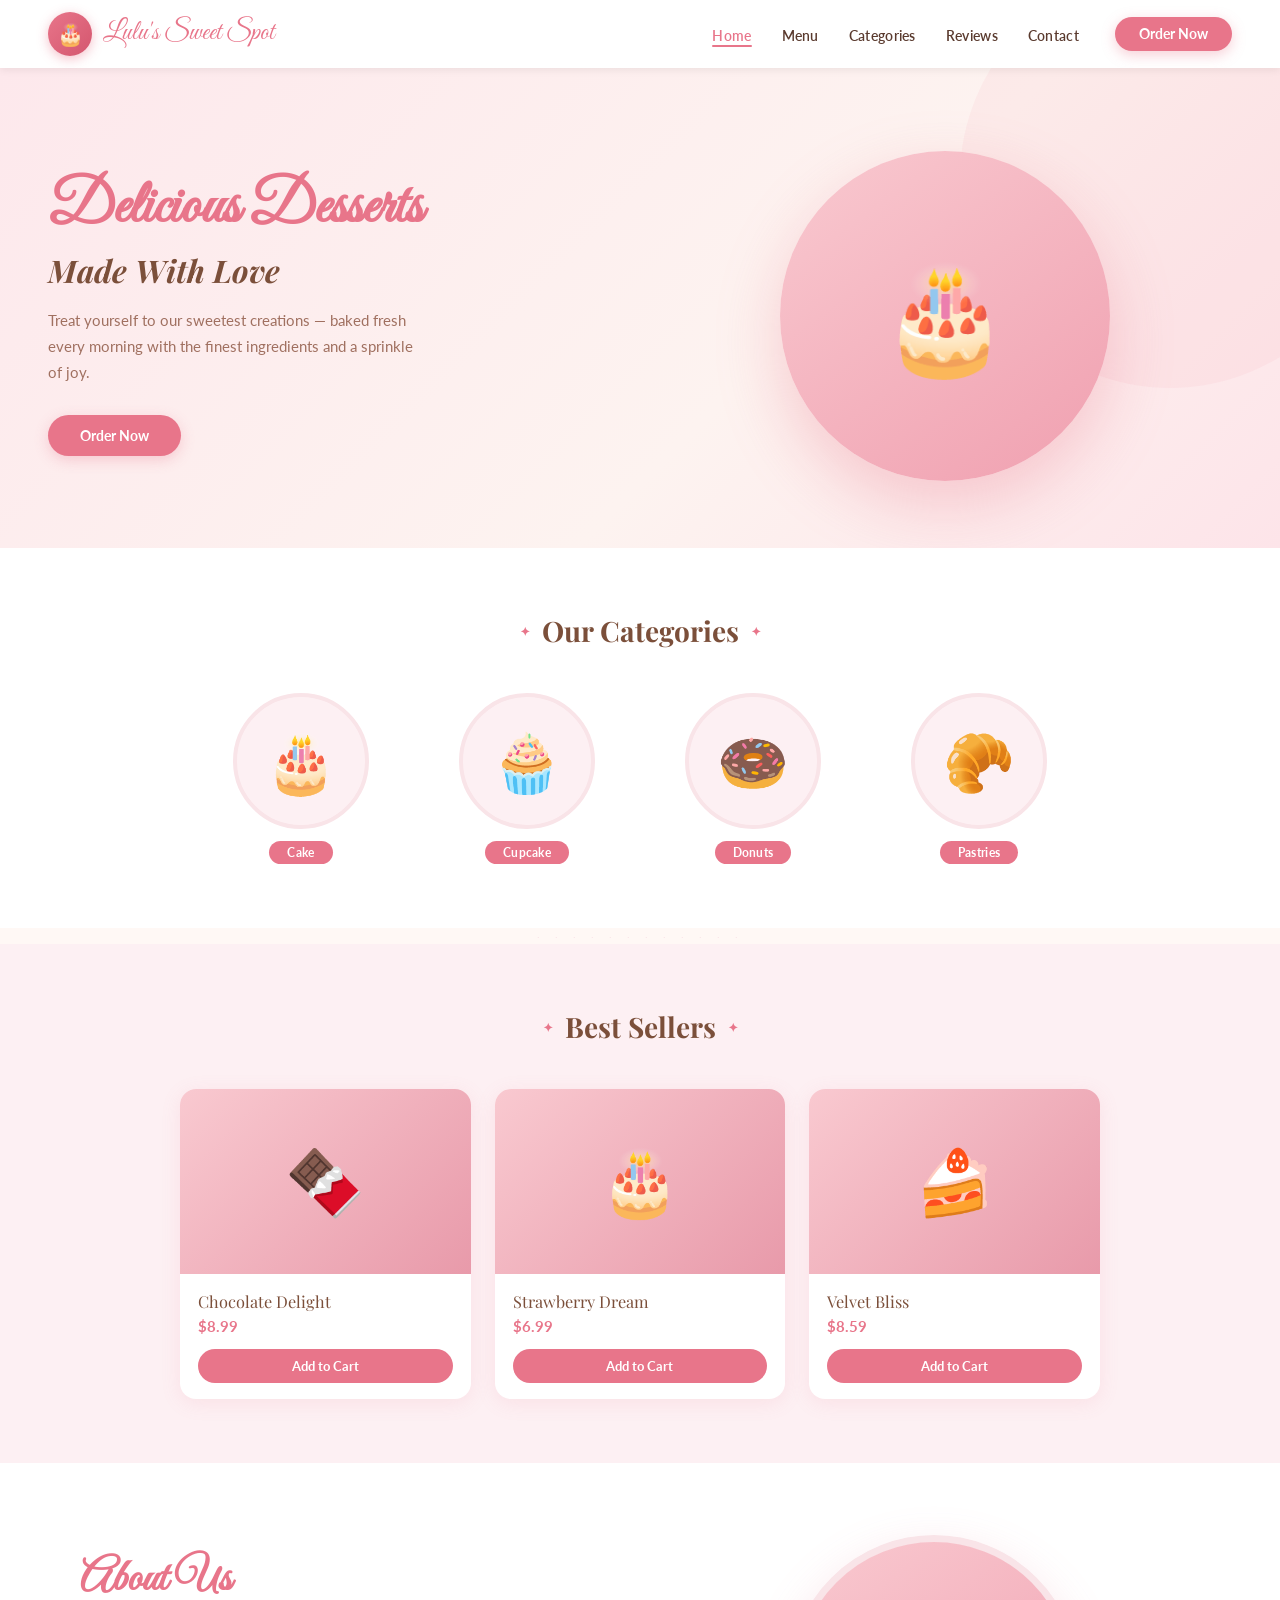
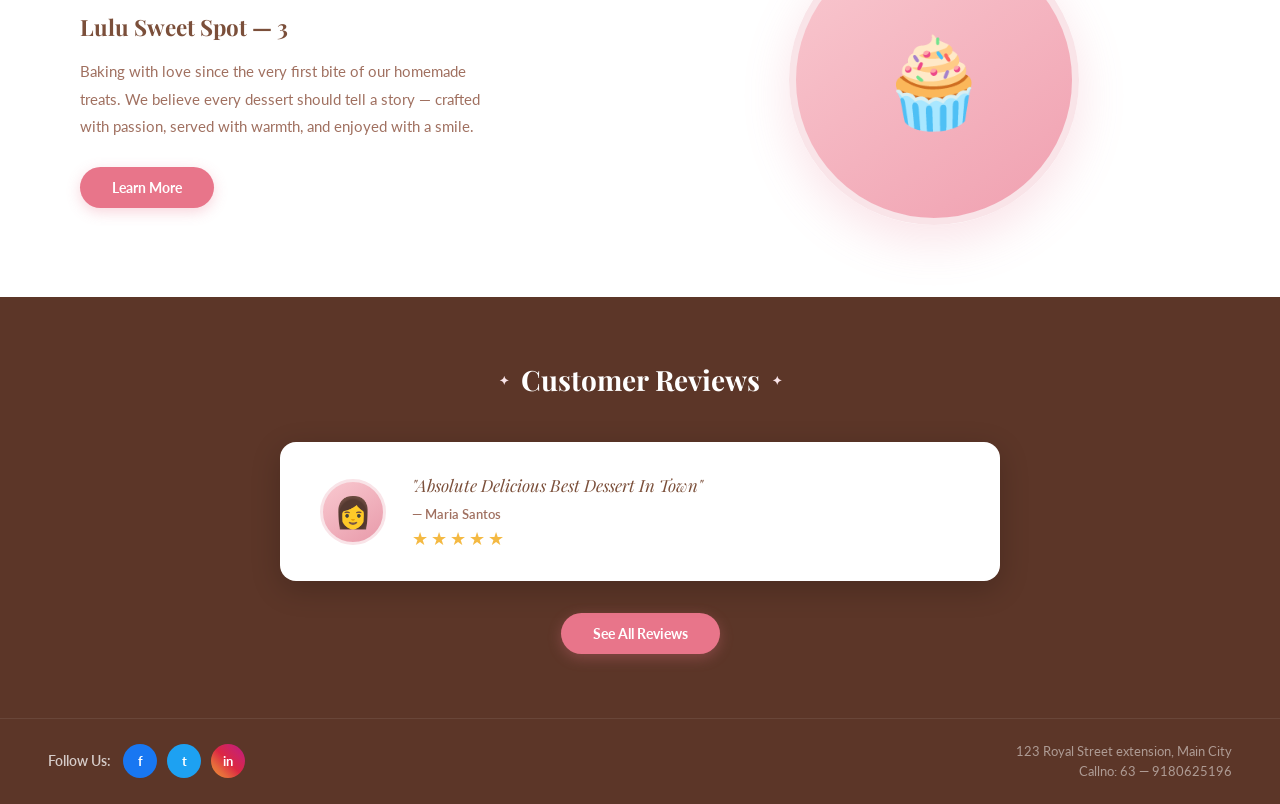
==== client/index.html @ 05c88ef3 "web project" ====
<!DOCTYPE html>
<html lang="en">
<head>
  <meta charset="UTF-8"/>
  <meta name="viewport" content="width=device-width, initial-scale=1.0"/>
  <title>Home — Lulu's Sweet Spot</title>
  <link rel="icon" href="data:image/svg+xml,<svg xmlns='http://www.w3.org/2000/svg' viewBox='0 0 100 100'><text y='.9em' font-size='90'>🎂</text></svg>"/>
  <link rel="stylesheet" href="styles/global.css"/>
  <link rel="stylesheet" href="styles/style.css"/>
</head>
<body>

<!-- ═══════════════ NAV ═══════════════ -->
<nav>
  <a class="nav-brand" href="index.html">
    <div class="nav-logo-icon">🎂</div>
    <span class="nav-logo-text">Lulu's Sweet Spot</span>
  </a>

  <button class="nav-toggle" aria-label="Toggle menu">
    <span></span><span></span><span></span>
  </button>

  <div class="nav-right">
    <ul class="nav-links">
      <li><a href="index.html">Home</a></li>
      <li><a href="pages/menu.html">Menu</a></li>
      <li><a href="pages/categories.html">Categories</a></li>
      <li><a href="pages/reviews.html">Reviews</a></li>
      <li><a href="pages/contact.html">Contact</a></li>
    </ul>
    <a class="btn-order" href="pages/menu.html">Order Now</a>
  </div>
</nav>

<!-- ═══════════════ HERO ═══════════════ -->
<section class="hero">
  <div class="hero-text reveal">
    <h1>Delicious Desserts</h1>
    <h2>Made With Love</h2>
    <p>Treat yourself to our sweetest creations — baked fresh every morning with the finest ingredients and a sprinkle of joy.</p>
    <a class="btn-primary" href="pages/menu.html">Order Now</a>
  </div>
  <div class="hero-img reveal" style="transition-delay:.15s">
    <div class="hero-cake">🎂</div>
  </div>
</section>

<!-- ═══════════════ CATEGORIES ═══════════════ -->
<section class="categories">
  <div class="section-title reveal"><h2>Our Categories</h2></div>
  <div class="categories-grid">
    <a class="cat-card reveal" href="pages/categories.html#cake">
      <div class="cat-img-wrap">🎂</div>
      <span class="cat-label">Cake</span>
    </a>
    <a class="cat-card reveal" href="pages/categories.html#cupcake" style="transition-delay:.1s">
      <div class="cat-img-wrap">🧁</div>
      <span class="cat-label">Cupcake</span>
    </a>
    <a class="cat-card reveal" href="pages/categories.html#donuts" style="transition-delay:.2s">
      <div class="cat-img-wrap">🍩</div>
      <span class="cat-label">Donuts</span>
    </a>
    <a class="cat-card reveal" href="pages/categories.html#pastries" style="transition-delay:.3s">
      <div class="cat-img-wrap">🥐</div>
      <span class="cat-label">Pastries</span>
    </a>
  </div>
</section>

<div class="dotted-divider">· · · · · · · · · · · ·</div>

<!-- ═══════════════ BEST SELLERS ═══════════════ -->
<section class="best-sellers">
  <div class="section-title reveal"><h2>Best Sellers</h2></div>
  <div class="products-grid">
    <div class="product-card reveal">
      <div class="product-img">🍫</div>
      <div class="product-info">
        <div class="product-name">Chocolate Delight</div>
        <div class="product-price">$8.99</div>
        <button class="btn-add">Add to Cart</button>
      </div>
    </div>
    <div class="product-card reveal" style="transition-delay:.12s">
      <div class="product-img">🎂</div>
      <div class="product-info">
        <div class="product-name">Strawberry Dream</div>
        <div class="product-price">$6.99</div>
        <button class="btn-add">Add to Cart</button>
      </div>
    </div>
    <div class="product-card reveal" style="transition-delay:.24s">
      <div class="product-img">🍰</div>
      <div class="product-info">
        <div class="product-name">Velvet Bliss</div>
        <div class="product-price">$8.59</div>
        <button class="btn-add">Add to Cart</button>
      </div>
    </div>
  </div>
</section>

<!-- ═══════════════ ABOUT ═══════════════ -->
<section class="about">
  <div class="about-text reveal">
    <h2>About Us</h2>
    <h3>Lulu Sweet Spot — 3</h3>
    <p>Baking with love since the very first bite of our homemade treats. We believe every dessert should tell a story — crafted with passion, served with warmth, and enjoyed with a smile.</p>
    <a class="btn-primary" href="pages/contact.html">Learn More</a>
  </div>
  <div class="about-img reveal" style="transition-delay:.15s">
    <div class="about-img-wrap">🧁</div>
  </div>
</section>

<!-- ═══════════════ REVIEWS SNIPPET ═══════════════ -->
<section class="reviews">
  <div class="section-title reveal"><h2>Customer Reviews</h2></div>
  <div class="review-card reveal">
    <div class="reviewer-avatar">👩</div>
    <div class="review-content">
      <blockquote>"Absolute Delicious Best Dessert In Town"</blockquote>
      <div class="reviewer-name">— Maria Santos</div>
      <div class="stars">★★★★★</div>
    </div>
  </div>
  <div style="text-align:center; margin-top:32px;">
    <a class="btn-primary" href="pages/reviews.html">See All Reviews</a>
  </div>
</section>

<!-- ═══════════════ FOOTER ═══════════════ -->
<footer>
  <div class="footer-left">
    <span class="follow-label">Follow Us:</span>
    <div class="social-links">
      <a class="social-btn fb" href="#" aria-label="Facebook">f</a>
      <a class="social-btn tw" href="#" aria-label="Twitter">t</a>
      <a class="social-btn ig" href="#" aria-label="Instagram">in</a>
    </div>
  </div>
  <div class="footer-address">
    123 Royal Street extension, Main City<br>
    Callno: 63 — 9180625196
  </div>
</footer>

<script src="scripts/script.js"></script>
</body>
</html>
---- client/styles/global.css ----
/* ============================================================
   global.css
   Design tokens · Reset · Nav · Footer · Shared utilities
   Lulu's Sweet Spot
   ============================================================ */

@import url('https://fonts.googleapis.com/css2?family=Great+Vibes&family=Playfair+Display:ital,wght@0,400;0,600;0,700;1,400&family=Lato:wght@300;400;600;700&display=swap');

/* ── DESIGN TOKENS ── */
:root {
  --pink:        #e8758a;
  --pink-light:  #f9e4e8;
  --pink-pale:   #fdf0f3;
  --pink-deep:   #d4566e;
  --brown:       #7b4f3a;
  --brown-dark:  #5c3628;
  --cream:       #fff8f5;
  --white:       #ffffff;
  --text:        #5a3a2e;
  --muted:       #a07060;
  --star:        #f4b942;

  --font-script: 'Great Vibes', cursive;
  --font-serif:  'Playfair Display', serif;
  --font-body:   'Lato', sans-serif;

  --radius-sm:   8px;
  --radius-md:   16px;
  --radius-lg:   30px;
  --radius-full: 50%;

  --shadow-sm:   0 2px 8px rgba(0,0,0,.07);
  --shadow-md:   0 4px 20px rgba(232,117,138,.12);
  --shadow-lg:   0 12px 36px rgba(232,117,138,.22);
  --shadow-dark: 0 8px 30px rgba(0,0,0,.2);

  --nav-h: 68px;
}

/* ── RESET ── */
*, *::before, *::after { box-sizing: border-box; margin: 0; padding: 0; }
html { scroll-behavior: smooth; }
body {
  font-family: var(--font-body);
  background: var(--cream);
  color: var(--text);
  overflow-x: hidden;
  -webkit-font-smoothing: antialiased;
}
img  { display: block; max-width: 100%; }
a    { text-decoration: none; color: inherit; }
ul   { list-style: none; }
button { font-family: var(--font-body); cursor: pointer; border: none; }

/* ── NAV ── */
nav {
  background: var(--white);
  display: flex;
  align-items: center;
  justify-content: space-between;
  padding: 0 48px;
  height: var(--nav-h);
  box-shadow: var(--shadow-sm);
  position: sticky;
  top: 0;
  z-index: 200;
}

.nav-brand {
  display: flex;
  align-items: center;
  gap: 11px;
  flex-shrink: 0;
}

.nav-logo-icon {
  width: 44px; height: 44px;
  border-radius: var(--radius-full);
  background: linear-gradient(135deg, var(--pink) 0%, var(--pink-deep) 100%);
  display: flex; align-items: center; justify-content: center;
  font-size: 1.35rem;
  box-shadow: 0 3px 12px rgba(232,117,138,.45);
  flex-shrink: 0;
  transition: transform .25s;
}
.nav-brand:hover .nav-logo-icon { transform: rotate(-8deg) scale(1.08); }

.nav-logo-text {
  font-family: var(--font-script);
  font-size: 1.7rem;
  color: var(--pink);
  line-height: 1;
  white-space: nowrap;
}

.nav-right {
  display: flex;
  align-items: center;
  gap: 36px;
}

.nav-links {
  display: flex;
  align-items: center;
  gap: 30px;
}

.nav-links a {
  font-size: .875rem;
  font-weight: 600;
  color: var(--text);
  letter-spacing: .3px;
  position: relative;
  padding-bottom: 3px;
  transition: color .2s;
}
.nav-links a::after {
  content: '';
  position: absolute;
  left: 0; bottom: 0;
  width: 0; height: 2px;
  background: var(--pink);
  border-radius: 2px;
  transition: width .25s ease;
}
.nav-links a:hover,
.nav-links a.active            { color: var(--pink); }
.nav-links a:hover::after,
.nav-links a.active::after     { width: 100%; }

.btn-order {
  background: var(--pink);
  color: var(--white);
  padding: 9px 24px;
  border-radius: var(--radius-lg);
  font-size: .85rem;
  font-weight: 700;
  transition: background .2s, transform .2s, box-shadow .2s;
  box-shadow: 0 4px 14px rgba(232,117,138,.35);
  white-space: nowrap;
}
.btn-order:hover {
  background: var(--pink-deep);
  transform: translateY(-1px);
  box-shadow: 0 6px 20px rgba(232,117,138,.5);
}

/* Hamburger */
.nav-toggle {
  display: none;
  flex-direction: column;
  gap: 5px;
  background: none;
  padding: 4px;
}
.nav-toggle span {
  display: block;
  width: 24px; height: 2px;
  background: var(--text);
  border-radius: 2px;
  transition: transform .3s, opacity .3s;
}
.nav-toggle.open span:nth-child(1) { transform: translateY(7px) rotate(45deg); }
.nav-toggle.open span:nth-child(2) { opacity: 0; }
.nav-toggle.open span:nth-child(3) { transform: translateY(-7px) rotate(-45deg); }

/* ── FOOTER ── */
footer {
  background: var(--brown-dark);
  border-top: 1px solid rgba(255,255,255,.08);
  padding: 22px 48px;
  display: flex;
  align-items: center;
  justify-content: space-between;
  gap: 20px;
  flex-wrap: wrap;
}
.footer-left { display: flex; align-items: center; gap: 12px; }
.follow-label { font-size: .85rem; color: rgba(255,255,255,.75); font-weight: 600; }
.social-links { display: flex; gap: 10px; }
.social-btn {
  width: 34px; height: 34px;
  border-radius: var(--radius-full);
  display: flex; align-items: center; justify-content: center;
  color: var(--white);
  font-size: .8rem; font-weight: 700;
  transition: transform .2s, opacity .2s;
}
.social-btn:hover           { transform: scale(1.12); opacity: .88; }
.social-btn.fb              { background: #1877f2; }
.social-btn.tw              { background: #1da1f2; }
.social-btn.ig              { background: linear-gradient(45deg,#f09433,#e6683c,#dc2743,#cc2366,#bc1888); }
.footer-address {
  font-size: .8rem;
  color: rgba(255,255,255,.5);
  text-align: right;
  line-height: 1.6;
}

/* ── SHARED COMPONENTS ── */
section { padding: 64px 48px; }

.section-title          { text-align: center; margin-bottom: 44px; }
.section-title h2 {
  font-family: var(--font-serif);
  font-size: 1.75rem;
  color: var(--brown);
  display: inline-flex;
  align-items: center;
  gap: 12px;
}
.section-title h2::before,
.section-title h2::after { content: '✦'; color: var(--pink); font-size: .75rem; }
.section-title p        { color: var(--muted); margin-top: 8px; font-size: .9rem; }

.btn-primary {
  display: inline-block;
  background: var(--pink);
  color: var(--white);
  padding: 12px 32px;
  border-radius: var(--radius-lg);
  font-size: .9rem; font-weight: 700;
  transition: background .2s, transform .2s, box-shadow .2s;
  box-shadow: 0 4px 14px rgba(232,117,138,.3);
}
.btn-primary:hover {
  background: var(--pink-deep);
  transform: translateY(-2px);
  box-shadow: 0 6px 20px rgba(232,117,138,.4);
}

.dotted-divider {
  text-align: center;
  color: var(--pink-light);
  letter-spacing: 6px;
  font-size: .65rem;
  padding: 2px 0;
}

/* Page top banner */
.page-banner {
  background: linear-gradient(135deg, #fde8ec 0%, #fdf3f0 60%, #fde4e9 100%);
  text-align: center;
  padding: 60px 48px 50px;
  position: relative;
  overflow: hidden;
}
.page-banner::before {
  content: ''; position: absolute;
  width: 320px; height: 320px;
  border-radius: var(--radius-full);
  background: rgba(232,117,138,.07);
  top: -80px; right: -60px;
}
.page-banner::after {
  content: ''; position: absolute;
  width: 200px; height: 200px;
  border-radius: var(--radius-full);
  background: rgba(232,117,138,.05);
  bottom: -60px; left: -40px;
}
.page-banner h1 {
  font-family: var(--font-script);
  font-size: 3rem; color: var(--pink);
  position: relative; z-index: 1;
}
.page-banner p {
  font-family: var(--font-serif);
  font-style: italic; color: var(--muted);
  font-size: 1rem; margin-top: 6px;
  position: relative; z-index: 1;
}

/* Scroll reveal */
.reveal         { opacity: 0; transform: translateY(22px); transition: opacity .6s ease, transform .6s ease; }
.reveal.visible { opacity: 1; transform: translateY(0); }

/* ── RESPONSIVE ── */
@media (max-width: 860px) {
  nav { padding: 0 24px; }
  .nav-links { gap: 18px; }
  .nav-right { gap: 20px; }
}

@media (max-width: 650px) {
  nav { padding: 0 20px; flex-wrap: wrap; height: auto; }
  .nav-brand { padding: 13px 0; }
  .nav-toggle { display: flex; }
  .nav-right {
    display: none; flex-direction: column;
    align-items: flex-start; gap: 0;
    width: 100%; padding: 10px 0 16px;
    border-top: 1px solid var(--pink-light);
  }
  .nav-right.open { display: flex; }
  .nav-links { flex-direction: column; align-items: flex-start; gap: 0; width: 100%; }
  .nav-links a { display: block; padding: 11px 0; border-bottom: 1px solid var(--pink-pale); width: 100%; }
  .nav-links a::after { display: none; }
  .btn-order { margin-top: 14px; }
  section { padding: 48px 20px; }
  footer { flex-direction: column; text-align: center; padding: 24px 20px; }
  .footer-address { text-align: center; }
  .page-banner { padding: 48px 24px 40px; }
  .page-banner h1 { font-size: 2.4rem; }
}
---- client/styles/style.css ----
/* ============================================================
   style.css
   Section & component styles for all pages
   Lulu's Sweet Spot
   ============================================================ */

/* ══════════════════════════════════════
   HOME — HERO
══════════════════════════════════════ */
.hero {
  background: linear-gradient(135deg, #fde8ec 0%, #fdf3f0 60%, #fde4e9 100%);
  display: grid;
  grid-template-columns: 1fr 1fr;
  align-items: center;
  min-height: 480px;
  padding: 64px 48px 48px;
  gap: 36px;
  position: relative;
  overflow: hidden;
}
.hero::before {
  content: ''; position: absolute;
  width: 420px; height: 420px;
  border-radius: var(--radius-full);
  background: rgba(232,117,138,.07);
  top: -100px; right: -100px;
}
.hero-text            { position: relative; z-index: 1; }
.hero-text h1 {
  font-family: var(--font-script);
  font-size: 3.8rem; color: var(--pink);
  line-height: 1.08; margin-bottom: 8px;
}
.hero-text h2 {
  font-family: var(--font-serif);
  font-size: 1.95rem; color: var(--brown);
  font-style: italic; margin-bottom: 16px;
}
.hero-text p {
  font-size: .93rem; color: var(--muted);
  line-height: 1.75; max-width: 370px; margin-bottom: 30px;
}
.hero-img             { display: flex; justify-content: center; align-items: center; }
.hero-cake {
  width: 330px; height: 330px;
  border-radius: var(--radius-full);
  background: linear-gradient(145deg, #f9c9d0, #f0a0b0);
  display: flex; align-items: center; justify-content: center;
  font-size: 6.5rem;
  box-shadow: 0 24px 64px rgba(232,117,138,.32);
}

/* ══════════════════════════════════════
   HOME — CATEGORIES
══════════════════════════════════════ */
.categories           { background: var(--white); }
.categories-grid {
  display: grid;
  grid-template-columns: repeat(4, 1fr);
  gap: 24px;
  max-width: 880px;
  margin: 0 auto;
}
.cat-card {
  display: flex; flex-direction: column;
  align-items: center; gap: 12px; cursor: pointer;
}
.cat-img-wrap {
  width: 136px; height: 136px;
  border-radius: var(--radius-full);
  border: 4px solid var(--pink-light);
  background: var(--pink-pale);
  display: flex; align-items: center; justify-content: center;
  font-size: 3.6rem;
  transition: border-color .2s, transform .2s, box-shadow .2s;
}
.cat-card:hover .cat-img-wrap {
  border-color: var(--pink);
  transform: translateY(-5px);
  box-shadow: var(--shadow-md);
}
.cat-img-wrap img     { width: 100%; height: 100%; object-fit: cover; }
.cat-label {
  background: var(--pink); color: var(--white);
  font-size: .78rem; font-weight: 700;
  padding: 4px 18px; border-radius: 20px; letter-spacing: .3px;
}

/* ══════════════════════════════════════
   SHARED — PRODUCT CARDS
══════════════════════════════════════ */
.best-sellers         { background: var(--pink-pale); }

.products-grid {
  display: grid;
  grid-template-columns: repeat(3, 1fr);
  gap: 24px;
  max-width: 920px;
  margin: 0 auto;
}
.product-card {
  background: var(--white);
  border-radius: var(--radius-md);
  overflow: hidden;
  box-shadow: var(--shadow-md);
  transition: transform .25s, box-shadow .25s;
}
.product-card:hover {
  transform: translateY(-7px);
  box-shadow: var(--shadow-lg);
}
.product-img {
  width: 100%; height: 185px;
  background: linear-gradient(135deg, #f9c9d0, #e89aaa);
  display: flex; align-items: center; justify-content: center;
  font-size: 4rem;
}
.product-img img      { width: 100%; height: 100%; object-fit: cover; }
.product-info         { padding: 16px 18px; }
.product-name {
  font-family: var(--font-serif);
  font-size: 1.02rem; color: var(--brown); margin-bottom: 5px;
}
.product-price {
  color: var(--pink); font-weight: 700;
  font-size: .95rem; margin-bottom: 14px;
}
.btn-add {
  display: block; width: 100%;
  text-align: center;
  background: var(--pink); color: var(--white);
  padding: 9px 0; border-radius: 20px;
  font-size: .82rem; font-weight: 700;
  transition: background .2s, transform .1s;
}
.btn-add:hover  { background: var(--pink-deep); }
.btn-add:active { transform: scale(.97); }

/* ══════════════════════════════════════
   HOME — ABOUT
══════════════════════════════════════ */
.about {
  background: var(--white);
  display: grid;
  grid-template-columns: 1fr 1fr;
  align-items: center;
  gap: 56px; padding: 72px 80px;
}
.about-text h2 {
  font-family: var(--font-script);
  font-size: 2.8rem; color: var(--pink); margin-bottom: 4px;
}
.about-text h3 {
  font-family: var(--font-serif);
  font-size: 1.4rem; color: var(--brown); margin-bottom: 16px;
}
.about-text p {
  font-size: .93rem; color: var(--muted);
  line-height: 1.85; margin-bottom: 26px; max-width: 400px;
}
.about-img            { display: flex; justify-content: center; }
.about-img-wrap {
  width: 290px; height: 290px;
  border-radius: var(--radius-full);
  border: 7px solid var(--pink-light);
  background: linear-gradient(145deg, #f9c9d0, #f0a0b0);
  display: flex; align-items: center; justify-content: center;
  font-size: 5.5rem;
  box-shadow: 0 16px 48px rgba(232,117,138,.2);
}
.about-img-wrap img   { width: 100%; height: 100%; object-fit: cover; border-radius: var(--radius-full); }

/* ══════════════════════════════════════
   HOME — REVIEWS SNIPPET
══════════════════════════════════════ */
.reviews              { background: var(--brown-dark); padding: 64px 48px; }
.reviews .section-title h2                        { color: var(--white); }
.reviews .section-title h2::before,
.reviews .section-title h2::after                 { color: var(--pink-light); }

.review-card {
  max-width: 720px; margin: 0 auto;
  background: var(--white); border-radius: var(--radius-md);
  padding: 32px 40px;
  display: flex; align-items: center; gap: 26px;
  box-shadow: var(--shadow-dark);
}
.reviewer-avatar {
  width: 66px; height: 66px;
  border-radius: var(--radius-full); flex-shrink: 0;
  border: 3px solid var(--pink-light);
  background: linear-gradient(145deg, #f9c9d0, #e89aaa);
  display: flex; align-items: center; justify-content: center;
  font-size: 1.9rem;
}
.reviewer-avatar img  { width: 100%; height: 100%; object-fit: cover; border-radius: var(--radius-full); }
.review-content blockquote {
  font-family: var(--font-serif); font-style: italic;
  font-size: 1.05rem; color: var(--brown); margin-bottom: 10px;
}
.reviewer-name        { font-size: .82rem; font-weight: 600; color: var(--muted); margin-bottom: 6px; }
.stars                { color: var(--star); font-size: 1.1rem; letter-spacing: 3px; }

/* ══════════════════════════════════════
   MENU PAGE
══════════════════════════════════════ */
.menu-filters {
  display: flex; justify-content: center;
  gap: 12px; flex-wrap: wrap; margin-bottom: 44px;
}
.filter-btn {
  padding: 8px 22px;
  border-radius: var(--radius-lg);
  border: 2px solid var(--pink-light);
  background: var(--white); color: var(--text);
  font-size: .85rem; font-weight: 600;
  cursor: pointer; transition: all .2s;
}
.filter-btn:hover,
.filter-btn.active    { background: var(--pink); border-color: var(--pink); color: var(--white); }

.menu-section         { background: var(--pink-pale); }
.menu-grid {
  display: grid;
  grid-template-columns: repeat(3, 1fr);
  gap: 24px; max-width: 960px; margin: 0 auto;
}
.menu-badge {
  display: inline-block;
  background: var(--pink-light); color: var(--pink-deep);
  font-size: .72rem; font-weight: 700;
  padding: 3px 10px; border-radius: 12px;
  margin-bottom: 6px; letter-spacing: .4px;
}

/* ══════════════════════════════════════
   CATEGORIES PAGE
══════════════════════════════════════ */
.cat-page             { background: var(--white); }
.cat-block {
  max-width: 960px; margin: 0 auto 64px;
  scroll-margin-top: 90px;
}
.cat-block:last-child { margin-bottom: 0; }
.cat-block-header     { display: flex; align-items: center; gap: 16px; margin-bottom: 28px; }
.cat-block-icon {
  width: 56px; height: 56px;
  border-radius: var(--radius-full);
  background: var(--pink-pale); border: 3px solid var(--pink-light);
  display: flex; align-items: center; justify-content: center;
  font-size: 1.9rem; flex-shrink: 0;
}
.cat-block-header h2  { font-family: var(--font-serif); font-size: 1.55rem; color: var(--brown); }
.cat-block-header p   { color: var(--muted); font-size: .9rem; margin-top: 3px; }
.cat-divider {
  border: none; border-top: 2px dashed var(--pink-light);
  margin: 56px auto; max-width: 960px;
}
.cat-grid {
  display: grid;
  grid-template-columns: repeat(3, 1fr);
  gap: 22px;
}

/* ══════════════════════════════════════
   REVIEWS PAGE
══════════════════════════════════════ */
.reviews-page         { background: var(--pink-pale); }
.reviews-grid {
  display: grid;
  grid-template-columns: repeat(2, 1fr);
  gap: 24px; max-width: 900px; margin: 0 auto 52px;
}
.review-card-full {
  background: var(--white); border-radius: var(--radius-md);
  padding: 28px 30px; box-shadow: var(--shadow-md);
  display: flex; flex-direction: column; gap: 14px;
  transition: transform .25s, box-shadow .25s;
}
.review-card-full:hover { transform: translateY(-5px); box-shadow: var(--shadow-lg); }
.review-top           { display: flex; align-items: center; gap: 14px; }
.reviewer-info strong { display: block; font-size: .92rem; color: var(--brown); font-weight: 700; }
.reviewer-info span   { font-size: .78rem; color: var(--muted); }
.review-text {
  font-family: var(--font-serif); font-style: italic;
  font-size: .98rem; color: var(--text); line-height: 1.7;
}
.review-product-tag {
  display: inline-block;
  background: var(--pink-light); color: var(--pink-deep);
  font-size: .75rem; font-weight: 700;
  padding: 3px 12px; border-radius: 12px; align-self: flex-start;
}

/* Write review form */
.write-review         { background: var(--white); }
.review-form-wrap {
  max-width: 640px; margin: 0 auto;
  background: var(--pink-pale); border-radius: var(--radius-md);
  padding: 40px 44px; box-shadow: var(--shadow-md);
}
.review-form-wrap h3  { font-family: var(--font-serif); font-size: 1.3rem; color: var(--brown); margin-bottom: 24px; text-align: center; }

/* ══════════════════════════════════════
   CONTACT PAGE
══════════════════════════════════════ */
.contact-section      { background: var(--white); }
.contact-wrap {
  max-width: 1000px; margin: 0 auto;
  display: grid; grid-template-columns: 1fr 1.2fr;
  gap: 56px; align-items: flex-start;
}
.contact-info h2      { font-family: var(--font-script); font-size: 2.4rem; color: var(--pink); margin-bottom: 6px; }
.contact-info p       { color: var(--muted); font-size: .93rem; line-height: 1.75; margin-bottom: 32px; }
.info-card            { display: flex; align-items: flex-start; gap: 14px; margin-bottom: 22px; }
.info-icon {
  width: 46px; height: 46px;
  border-radius: var(--radius-full);
  background: var(--pink-pale); border: 2px solid var(--pink-light);
  display: flex; align-items: center; justify-content: center;
  font-size: 1.25rem; flex-shrink: 0;
}
.info-card strong     { display: block; font-size: .88rem; color: var(--brown); font-weight: 700; margin-bottom: 2px; }
.info-card span       { font-size: .85rem; color: var(--muted); line-height: 1.55; }
.contact-form-box {
  background: var(--pink-pale); border-radius: var(--radius-md);
  padding: 40px 44px; box-shadow: var(--shadow-md);
}
.contact-form-box h3  { font-family: var(--font-serif); font-size: 1.3rem; color: var(--brown); margin-bottom: 24px; }
.form-row             { display: grid; grid-template-columns: 1fr 1fr; gap: 14px; }

/* Map */
.map-section          { background: var(--pink-pale); }
.map-placeholder {
  max-width: 860px; margin: 0 auto;
  height: 300px; border-radius: var(--radius-md);
  background: linear-gradient(135deg, #f9e4e8, #fde8ec);
  display: flex; flex-direction: column; align-items: center; justify-content: center;
  border: 2px dashed var(--pink-light); color: var(--muted); gap: 10px;
}
.map-placeholder span { font-size: 3rem; }
.map-placeholder p    { font-family: var(--font-serif); font-style: italic; font-size: 1rem; }

/* Hours */
.hours-section        { background: var(--white); }
.hours-table          { max-width: 520px; margin: 0 auto; border-radius: var(--radius-md); overflow: hidden; box-shadow: var(--shadow-md); }
.hours-row {
  display: flex; justify-content: space-between; align-items: center;
  padding: 14px 24px; border-bottom: 1px solid var(--pink-light);
}
.hours-row:last-child           { border-bottom: none; }
.hours-row:nth-child(odd)       { background: var(--pink-pale); }
.hours-row:nth-child(even)      { background: var(--white); }
.hours-day            { font-weight: 600; color: var(--brown); font-size: .9rem; }
.hours-time           { font-size: .88rem; color: var(--muted); }
.hours-badge          { font-size: .72rem; font-weight: 700; padding: 2px 10px; border-radius: 12px; letter-spacing: .4px; }
.badge-open           { background: #e6f9f0; color: #1a8c5b; }
.badge-closed         { background: var(--pink-light); color: var(--pink-deep); }

/* ══════════════════════════════════════
   SHARED FORM STYLES
══════════════════════════════════════ */
.form-group           { margin-bottom: 18px; }
.form-group label     { display: block; font-size: .84rem; font-weight: 600; color: var(--text); margin-bottom: 6px; }
.form-group input,
.form-group textarea,
.form-group select {
  width: 100%; padding: 10px 14px;
  border: 2px solid var(--pink-light);
  border-radius: var(--radius-sm);
  font-family: var(--font-body); font-size: .9rem; color: var(--text);
  background: var(--white); outline: none;
  transition: border-color .2s, box-shadow .2s;
}
.form-group input:focus,
.form-group textarea:focus,
.form-group select:focus  { border-color: var(--pink); box-shadow: 0 0 0 3px rgba(232,117,138,.12); }
.form-group textarea      { resize: vertical; min-height: 105px; }

/* Star picker */
.star-pick            { display: flex; gap: 6px; flex-direction: row-reverse; justify-content: flex-end; }
.star-pick input      { display: none; }
.star-pick label      { font-size: 1.6rem; color: #ddd; cursor: pointer; margin: 0; transition: color .15s; }
.star-pick input:checked ~ label,
.star-pick label:hover,
.star-pick label:hover ~ label { color: var(--star); }

.btn-submit {
  width: 100%; padding: 13px;
  background: var(--pink); color: var(--white);
  border-radius: var(--radius-lg);
  font-size: .95rem; font-weight: 700;
  transition: background .2s, transform .15s, box-shadow .2s;
  box-shadow: 0 4px 14px rgba(232,117,138,.3);
}
.btn-submit:hover     { background: var(--pink-deep); transform: translateY(-2px); box-shadow: 0 6px 20px rgba(232,117,138,.4); }

/* ══════════════════════════════════════
   RESPONSIVE
══════════════════════════════════════ */
@media (max-width: 900px) {
  .hero                 { grid-template-columns: 1fr; text-align: center; padding: 52px 24px 36px; }
  .hero-text p          { margin: 0 auto 26px; }
  .hero-cake            { width: 250px; height: 250px; font-size: 5rem; }
  .categories-grid      { grid-template-columns: repeat(2,1fr); }
  .products-grid        { grid-template-columns: repeat(2,1fr); }
  .about                { grid-template-columns: 1fr; text-align: center; padding: 52px 24px; gap: 32px; }
  .about-text p         { margin: 0 auto 26px; }
  .about-img            { order: -1; }
  .menu-grid            { grid-template-columns: repeat(2,1fr); }
  .cat-grid             { grid-template-columns: repeat(2,1fr); }
  .contact-wrap         { grid-template-columns: 1fr; gap: 36px; }
  .contact-form-box     { padding: 28px 22px; }
}

@media (max-width: 700px) {
  .reviews-grid         { grid-template-columns: 1fr; }
  .review-card          { flex-direction: column; text-align: center; padding: 26px 20px; }
  .review-form-wrap     { padding: 28px 22px; }
}

@media (max-width: 600px) {
  .hero-text h1         { font-size: 2.9rem; }
  .categories-grid      { gap: 16px; }
  .products-grid        { grid-template-columns: 1fr; }
  .menu-grid            { grid-template-columns: 1fr; }
  .cat-grid             { grid-template-columns: 1fr; }
  .form-row             { grid-template-columns: 1fr; }
}
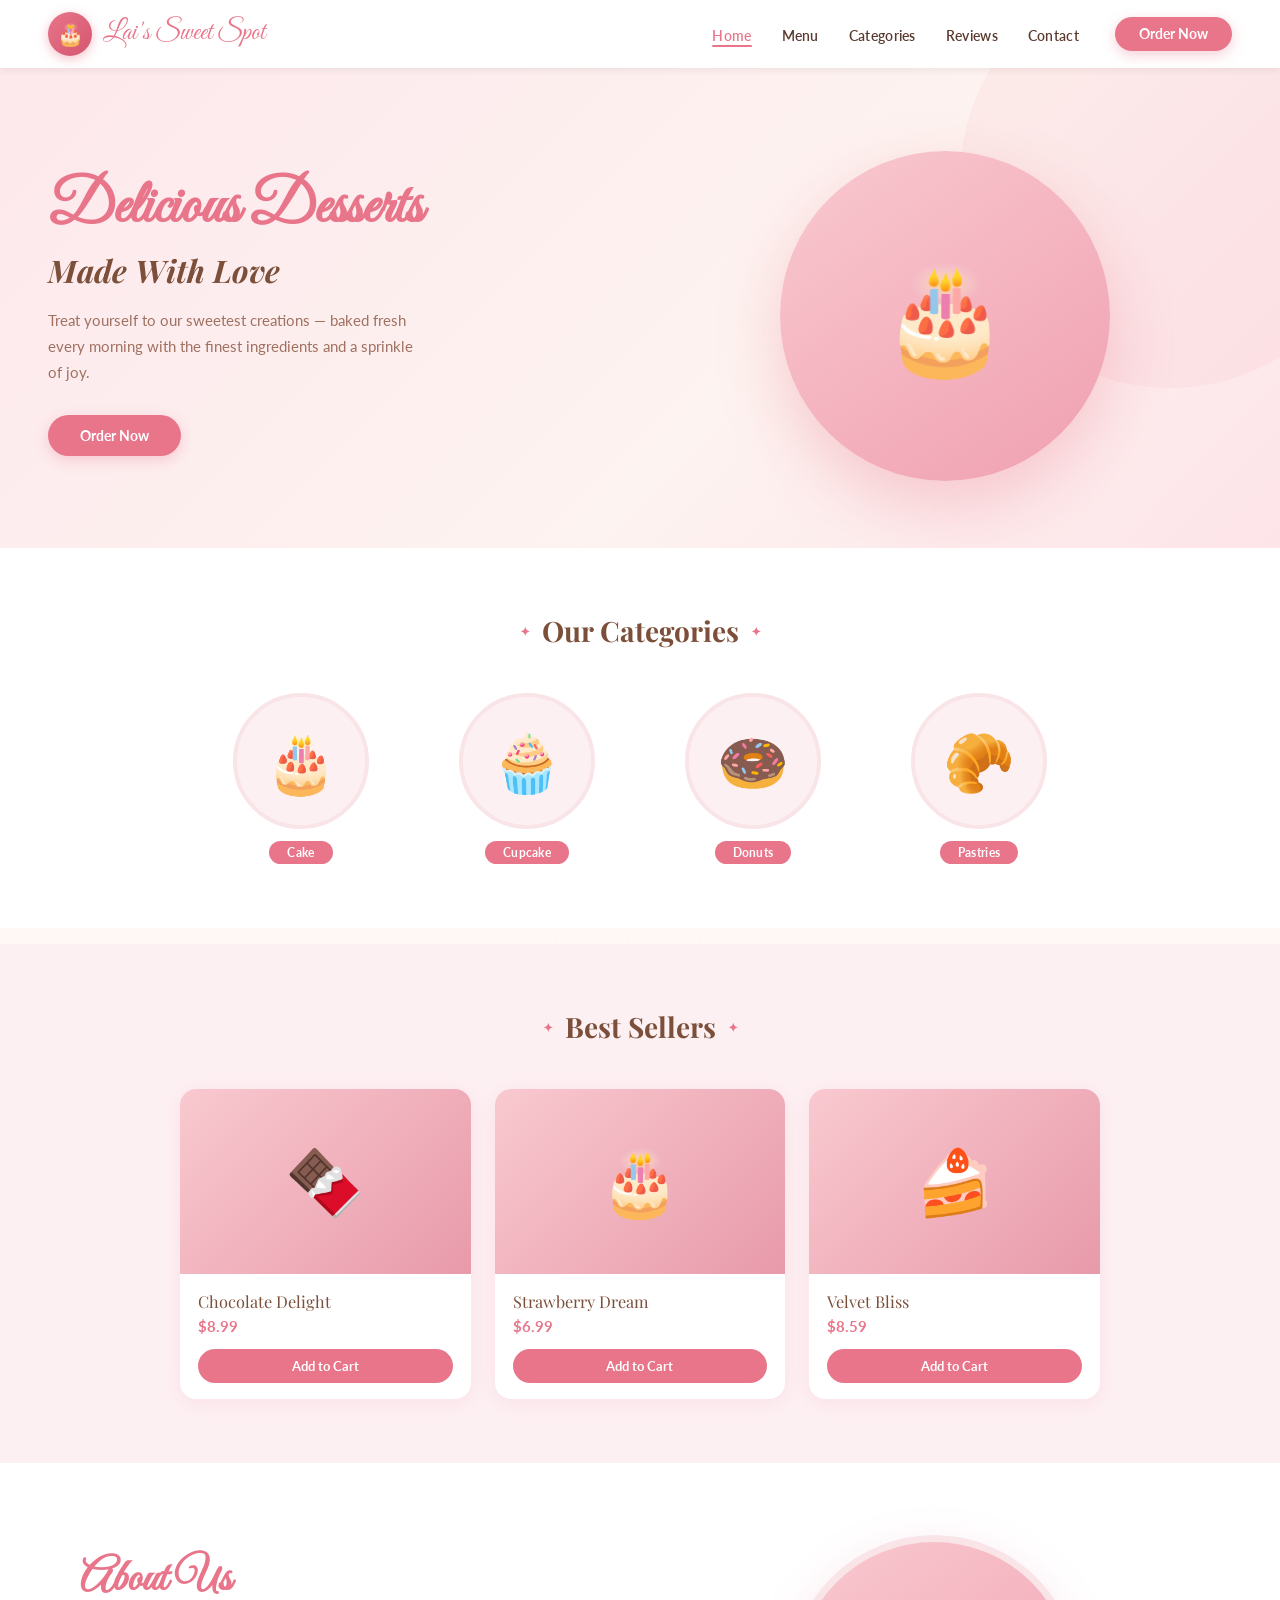
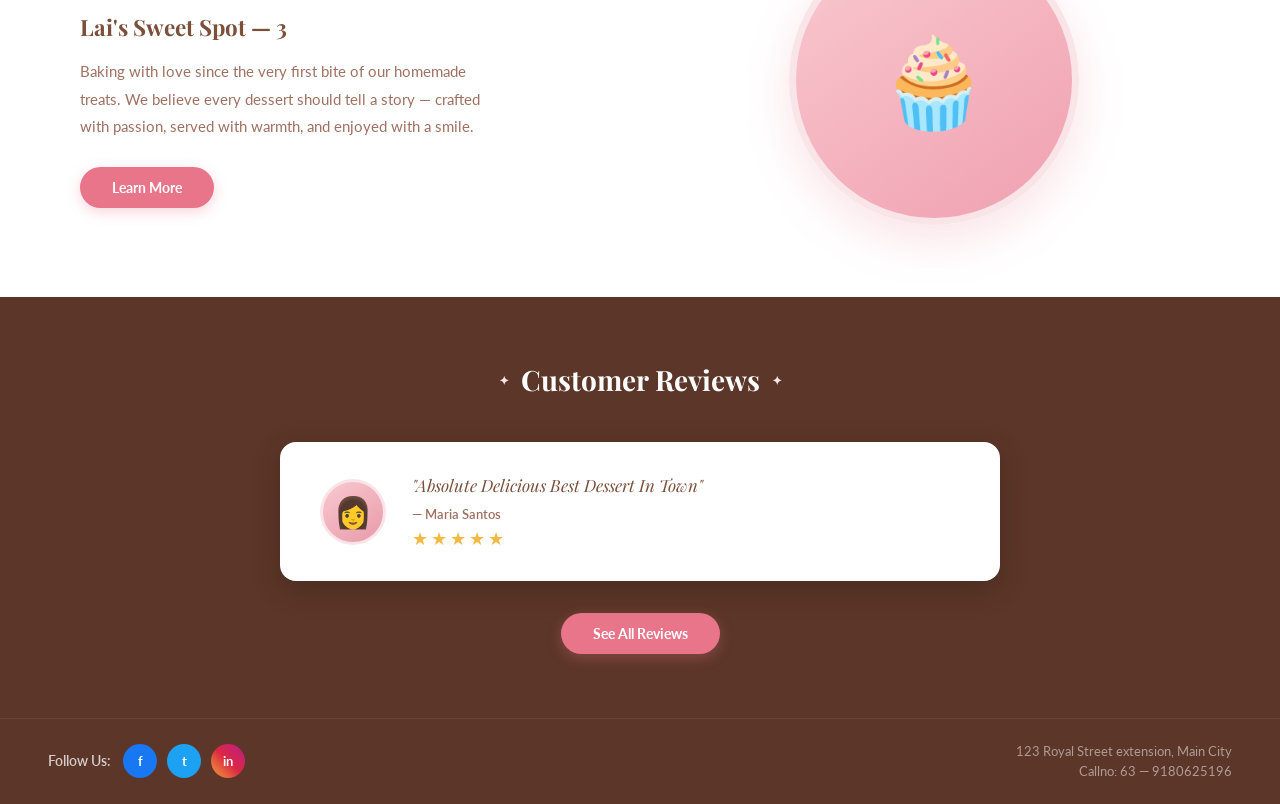
==== commit f1f0d31e: "updated project" ====
--- a/client/index.html
+++ b/client/index.html
@@ -3,7 +3,7 @@
 <head>
   <meta charset="UTF-8"/>
   <meta name="viewport" content="width=device-width, initial-scale=1.0"/>
-  <title>Home — Lulu's Sweet Spot</title>
+  <title>Home — Lai's Sweet Spot</title>
   <link rel="icon" href="data:image/svg+xml,<svg xmlns='http://www.w3.org/2000/svg' viewBox='0 0 100 100'><text y='.9em' font-size='90'>🎂</text></svg>"/>
   <link rel="stylesheet" href="styles/global.css"/>
   <link rel="stylesheet" href="styles/style.css"/>
@@ -14,7 +14,7 @@
 <nav>
   <a class="nav-brand" href="index.html">
     <div class="nav-logo-icon">🎂</div>
-    <span class="nav-logo-text">Lulu's Sweet Spot</span>
+    <span class="nav-logo-text">Lai's Sweet Spot</span>
   </a>
 
   <button class="nav-toggle" aria-label="Toggle menu">
@@ -106,7 +106,7 @@
 <section class="about">
   <div class="about-text reveal">
     <h2>About Us</h2>
-    <h3>Lulu Sweet Spot — 3</h3>
+    <h3>Lai's Sweet Spot — 3</h3>
     <p>Baking with love since the very first bite of our homemade treats. We believe every dessert should tell a story — crafted with passion, served with warmth, and enjoyed with a smile.</p>
     <a class="btn-primary" href="pages/contact.html">Learn More</a>
   </div>
@@ -136,7 +136,7 @@
   <div class="footer-left">
     <span class="follow-label">Follow Us:</span>
     <div class="social-links">
-      <a class="social-btn fb" href="#" aria-label="Facebook">f</a>
+      <a class="social-btn fb" href="https://www.facebook.com/phoeby.alaiza.mejos.2024" aria-label="Facebook">f</a>
       <a class="social-btn tw" href="#" aria-label="Twitter">t</a>
       <a class="social-btn ig" href="#" aria-label="Instagram">in</a>
     </div>
